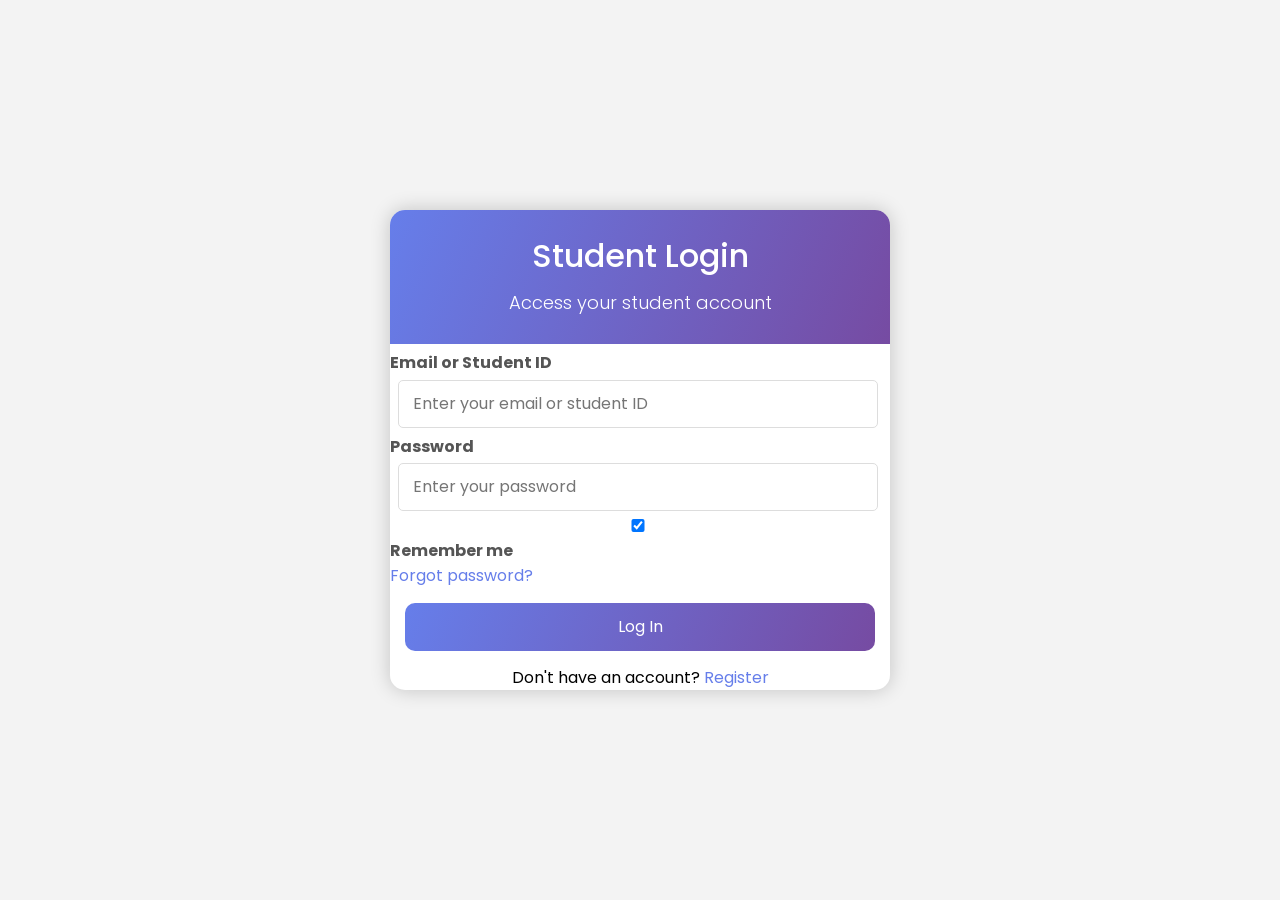
==== index.html @ 514838de "{lab12}" ====
<!DOCTYPE html>
<html lang="ru">
<head>
    <meta charset="UTF-8">
    <meta name="viewport" content="width=device-width, initial-scale=1.0">
    <link rel="stylesheet" href="reset.css"/>
    <link rel="stylesheet" href="styles.css"/>
    <link rel="preconnect" href="https://fonts.googleapis.com">
    <link rel="preconnect" href="https://fonts.gstatic.com" crossorigin>
    <link href="https://fonts.googleapis.com/css2?family=Poppins:ital,wght@0,100;0,200;0,300;0,400;0,500;0,600;0,700;0,800;0,900;1,100;1,200;1,300;1,400;1,500;1,600;1,700;1,800;1,900&display=swap" rel="stylesheet">
    <title>Форма</title>
</head>
<body>
    <div class="main">
        <div class="headr">
            <h1>Student Login</h1>
            <p class="p-1">Access your student account</p>
        </div>

        <form action="">
            <label for="first">
                Email or Student ID
            </label>
            <input type="text" id="first" name="first" 
                placeholder="Enter your email or student ID" required>

            <label for="password">
                Password
            </label>
            <input type="password" id="password" name="password" 
                placeholder="Enter your password" required>

            <div>
                <input type="checkbox" id="remb" name="remb" checked class="checkbox"/>
                <label for="Remember">Remember me</label>
            </div>
            <a href="#" class="forgot">
                Forgot password?
            </a>

            <div class="wrap">
                <button type="submit">
                    Log In
                </button>
            </div>
        </form>
        
        <p>Don't have an account?
            <a href="#" class="register">
                Register
            </a>
        </p>
    </div>
    
</body>
</html>
---- styles.css ----
/*style.css*/
body {
    display: flex;
    align-items: center;
    justify-content: center;
    font-family: "Poppins", "sans-serif";
    line-height: 1.5;
    min-height: 100vh;
    background: #f3f3f3;
    flex-direction: column;
    margin: 0;
}

.main {
    background-color: #fff;
    border-radius: 15px;
    box-shadow: 0 0 20px rgba(0, 0, 0, 0.2);
    width: 500px;
    overflow: hidden;
}
.headr{
    background: #667eea;
    background: linear-gradient(112deg,#667eea, #764ba2);
    padding: 20px;
}

h1, .p-1 {
    padding: 8px;
    color: #fff;
    text-align: center;
}

h1{
    font-weight: 500;
}

.p-1{
    font-weight: 300;
    font-size: 18px;
}

p{
    text-align: center;
}

label {
    display: block;
    width: 100%;
    margin-top: 10px;
    margin-bottom: 5px;
    text-align: left;
    color: #555;
    font-weight: bold;
}

input {
    margin:  8px;
    display: block;
    width: 480px;
    padding: 14px;
    box-sizing: border-box;
    border: 1px solid #ddd;
    border-radius: 5px;
}

a {
    color: #667eea;
    text-align: right;
    text-decoration: none;
}

button {
    padding: 15px;
    border-radius: 10px;
    margin: 15px;
    border: none;
    color: white;
    cursor: pointer;
    background: #667eea;
    background: linear-gradient(112deg,#667eea, #764ba2);
    width: 100%;
    font-size: 16px;
}

.wrap {
    display: flex;
    justify-content: center;
    align-items: center;
}
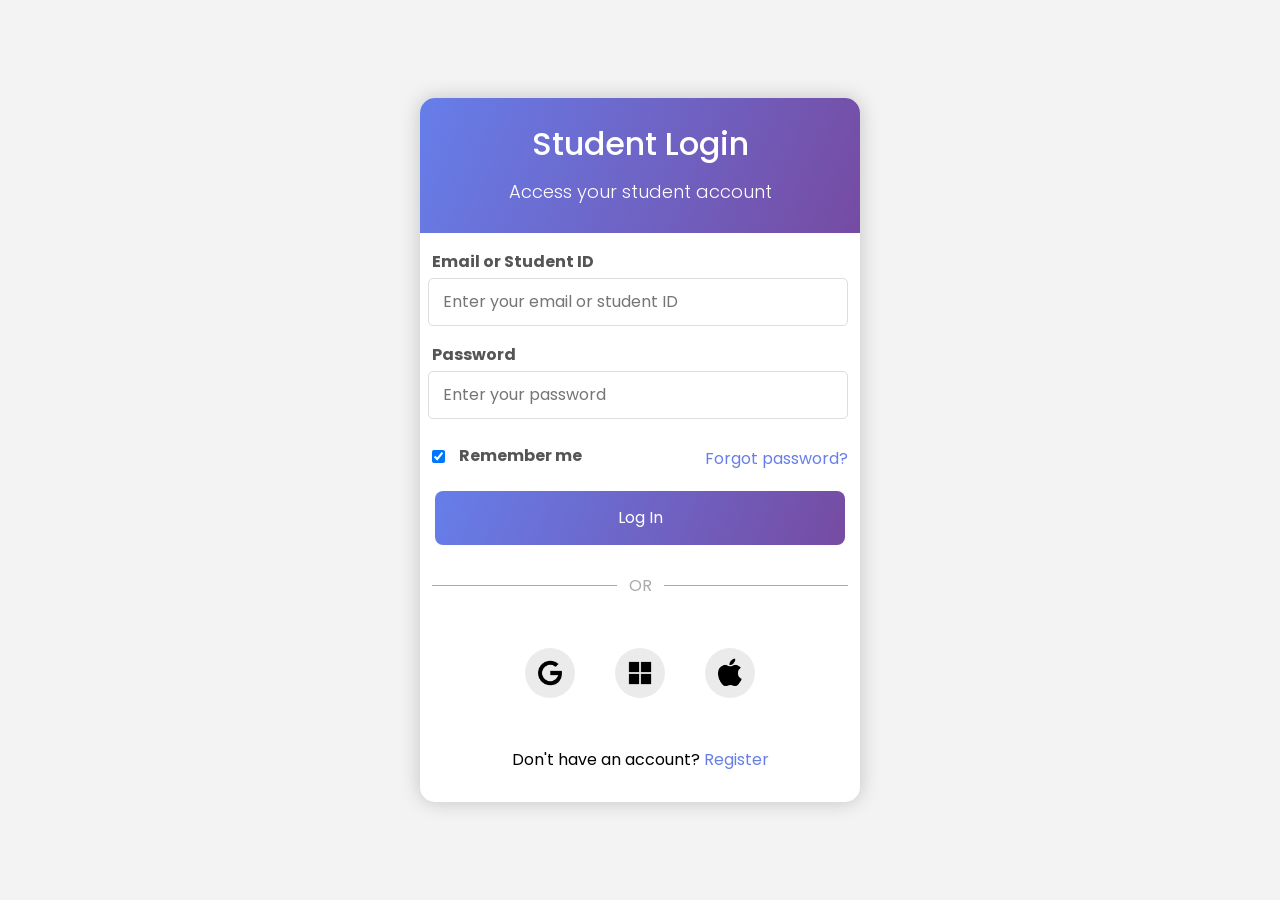
==== commit cf27b8e8: "{lab12}" ====
--- a/index.html
+++ b/index.html
@@ -8,7 +8,7 @@
     <link rel="preconnect" href="https://fonts.googleapis.com">
     <link rel="preconnect" href="https://fonts.gstatic.com" crossorigin>
     <link href="https://fonts.googleapis.com/css2?family=Poppins:ital,wght@0,100;0,200;0,300;0,400;0,500;0,600;0,700;0,800;0,900;1,100;1,200;1,300;1,400;1,500;1,600;1,700;1,800;1,900&display=swap" rel="stylesheet">
-    <title>Форма</title>
+    <title>Login</title>
 </head>
 <body>
     <div class="main">
@@ -22,21 +22,21 @@
                 Email or Student ID
             </label>
             <input type="text" id="first" name="first" 
-                placeholder="Enter your email or student ID" required>
+                placeholder="Enter your email or student ID" required class="entr">
 
             <label for="password">
                 Password
             </label>
             <input type="password" id="password" name="password" 
-                placeholder="Enter your password" required>
+                placeholder="Enter your password" required class="entr">
 
-            <div>
+            <div class="rembr">
                 <input type="checkbox" id="remb" name="remb" checked class="checkbox"/>
                 <label for="Remember">Remember me</label>
-            </div>
-            <a href="#" class="forgot">
-                Forgot password?
-            </a>
+                <a href="#" class="forgot">
+                    Forgot password?
+                </a>
+            </div>    
 
             <div class="wrap">
                 <button type="submit">
@@ -44,9 +44,27 @@
                 </button>
             </div>
         </form>
+
+        <div class="or">
+           <span class="dev"></span>
+           <span>OR</span>
+           <span class="dev"></span>
+        </div>
+        <div class="icons">
+            <div class="icons-c">
+                <img src="img/google-icon.png" alt="google icon"/>
+            </div>
+            <div class="icons-c">
+                <img src="img/win-icon.png" alt="win icon"/>
+            </div> 
+            <div class="icons-c">
+                <img src="img/apple-icon.png" alt="apple icon"/>
+            </div>
+        </div>
         
-        <p>Don't have an account?
-            <a href="#" class="register">
+        
+        <p class="dhaa">Don't have an account?
+            <a href="signup.html" class="register">
                 Register
             </a>
         </p>
--- a/styles.css
+++ b/styles.css
@@ -7,7 +7,6 @@
     line-height: 1.5;
     min-height: 100vh;
     background: #f3f3f3;
-    flex-direction: column;
     margin: 0;
 }
 
@@ -15,7 +14,7 @@
     background-color: #fff;
     border-radius: 15px;
     box-shadow: 0 0 20px rgba(0, 0, 0, 0.2);
-    width: 500px;
+    width: 440px;
     overflow: hidden;
 }
 .headr{
@@ -46,17 +45,18 @@
 label {
     display: block;
     width: 100%;
-    margin-top: 10px;
+    margin-top: 20px;
     margin-bottom: 5px;
     text-align: left;
     color: #555;
     font-weight: bold;
+    text-indent: 12px;
 }
 
-input {
+.entr {
     margin:  8px;
     display: block;
-    width: 480px;
+    width: 420px;
     padding: 14px;
     box-sizing: border-box;
     border: 1px solid #ddd;
@@ -65,25 +65,97 @@
 
 a {
     color: #667eea;
-    text-align: right;
     text-decoration: none;
 }
 
+.forgot{
+    text-align: right;
+    width: 100%;
+    margin-top: 20px;
+    margin-bottom: 5px;
+    margin-right: 12px;
+}
+
+.dev{
+    height: 1px;
+    width: 100%;
+    flex-grow: 1;
+    background-color: darkgray;
+    justify-content: center;
+    align-self: center;
+    margin-left: 12px;
+    margin-right: 12px;
+}
+
 button {
-    padding: 15px;
-    border-radius: 10px;
+    padding: 18px;
+    border-radius: 8px;
     margin: 15px;
     border: none;
     color: white;
     cursor: pointer;
-    background: #667eea;
     background: linear-gradient(112deg,#667eea, #764ba2);
     width: 100%;
     font-size: 16px;
+}
+
+.rembr{
+    display: flex;
+}
+
+.checkbox{
+    margin-left: 12px;
+    margin-right: 2px;
+    margin-top: 10px;
 }
 
 .wrap {
     display: flex;
     justify-content: center;
     align-items: center;
+}
+
+.icons{
+    display: flex;
+    justify-content: center;
+    margin-top: 30px;
+    margin-bottom: 20px;
+}
+
+img{
+    margin: 20px;
+    height: 30px;
+    width: 30px;
+}
+
+.icons-c{
+    margin: 20px;
+    height: 50px;
+    width: 50px;
+    border-radius: 50px;
+    background-color: #ebebeb;
+    display: flex;
+    justify-content: center;
+    align-items: center;
+}
+
+.or{
+    display: flex;
+    color: darkgray;
+    margin-top: 14px;
+}
+
+.dhaa{
+    margin: 30px;
+}
+
+select{
+    margin:  8px;
+    display: block;
+    width: 420px;
+    padding: 14px;
+    box-sizing: border-box;
+    border: 1px solid #ddd;
+    border-radius: 5px;
+    background-color: #ddd;
 }
